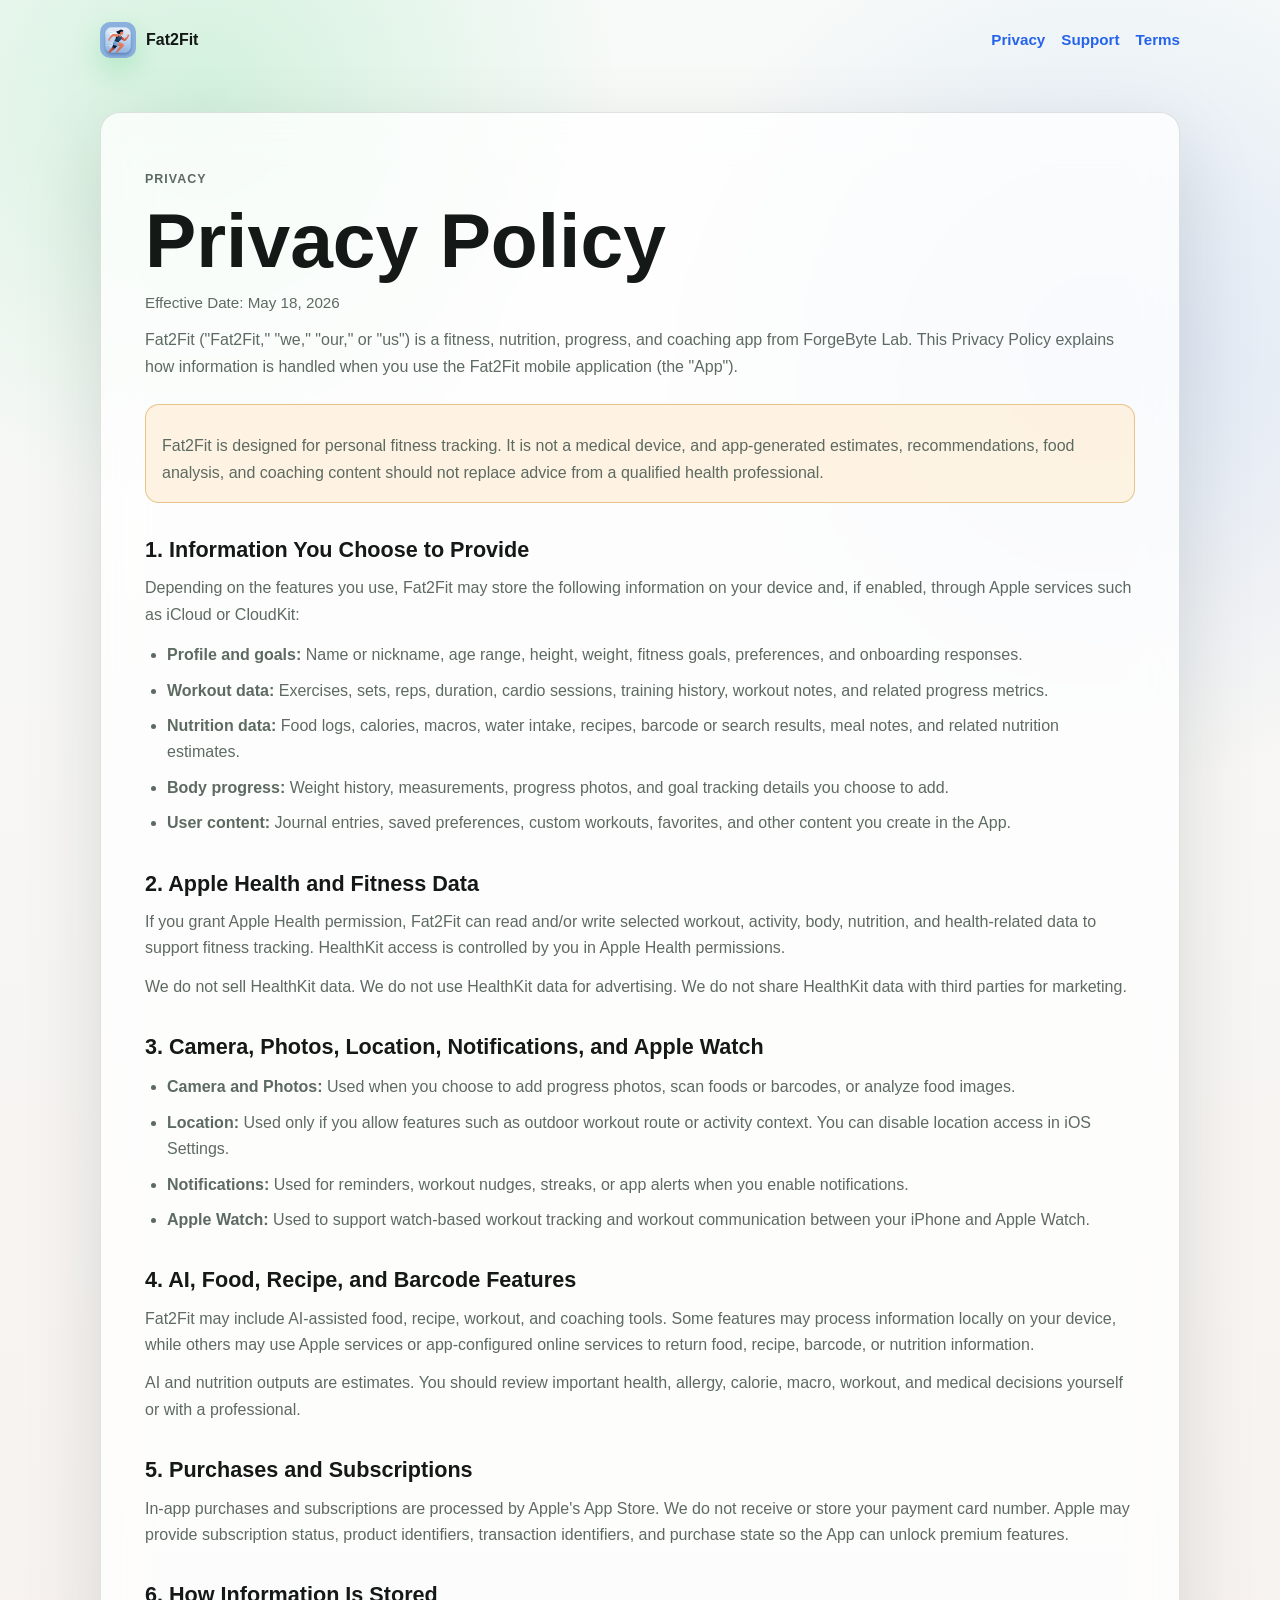
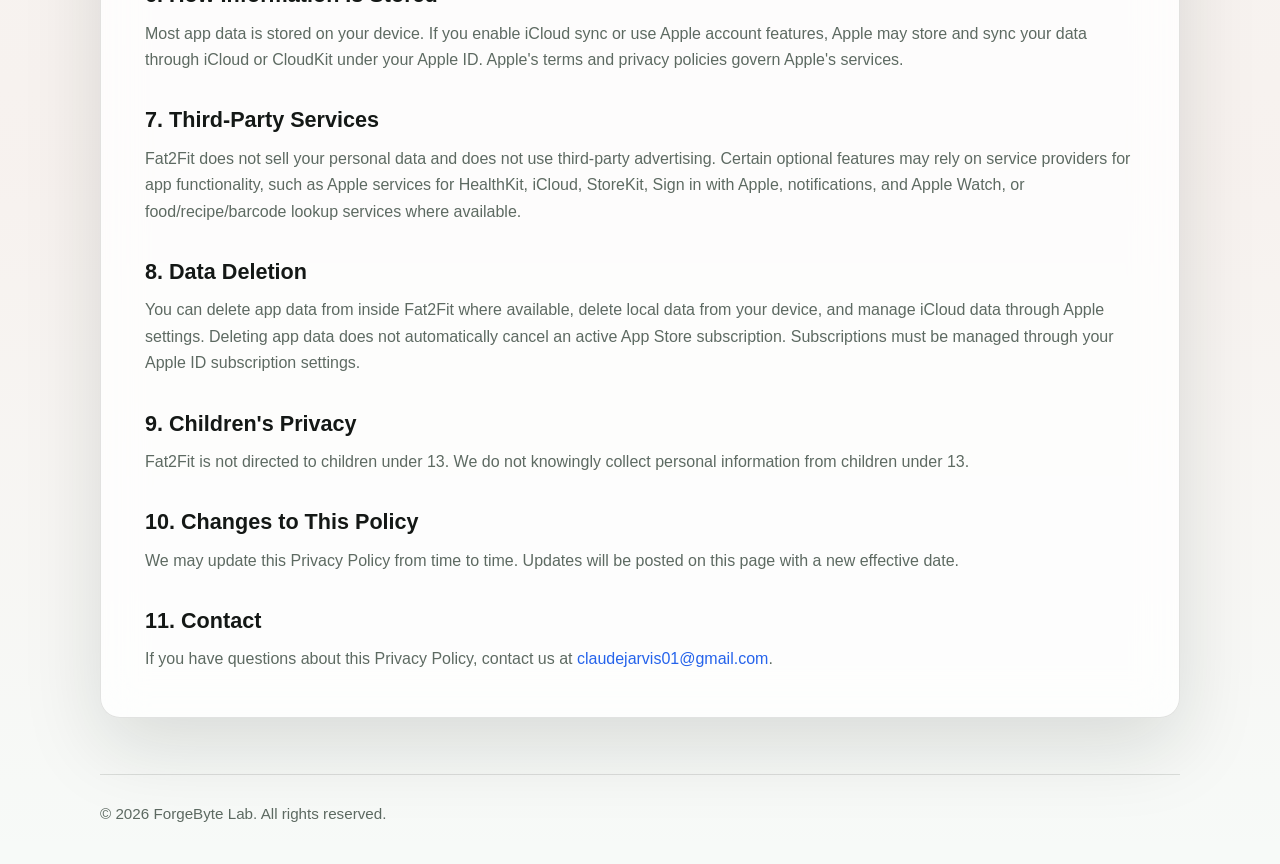
==== privacy-policy/index.html @ ca740949 "Redesign Fat2Fit support site" ====
<!doctype html>
<html lang="en">
<head>
  <meta charset="utf-8">
  <meta name="viewport" content="width=device-width, initial-scale=1">
  <title>Fat2Fit Privacy Policy</title>
  <meta name="description" content="Privacy Policy for the Fat2Fit iOS app.">
  <meta name="theme-color" content="#22c55e">
  <link rel="icon" href="../assets/fat2fit-icon.jpg">
  <link rel="stylesheet" href="../styles.css">
</head>
<body>
  <header class="shell nav">
    <a class="brand" href="../" aria-label="Fat2Fit home">
      <img class="brand-icon" src="../assets/fat2fit-icon.jpg" alt="">
      <span>Fat2Fit</span>
    </a>
    <nav class="nav-links" aria-label="Primary navigation">
      <a href="../privacy-policy/">Privacy</a>
      <a href="../support/">Support</a>
      <a href="../terms/">Terms</a>
    </nav>
  </header>

  <main class="shell">
    <article class="content-card">
      <p class="eyebrow">Privacy</p>
      <h1>Privacy Policy</h1>
      <p class="date">Effective Date: May 18, 2026</p>

      <p>Fat2Fit ("Fat2Fit," "we," "our," or "us") is a fitness, nutrition, progress, and coaching app from ForgeByte Lab. This Privacy Policy explains how information is handled when you use the Fat2Fit mobile application (the "App").</p>

      <div class="notice">
        <p>Fat2Fit is designed for personal fitness tracking. It is not a medical device, and app-generated estimates, recommendations, food analysis, and coaching content should not replace advice from a qualified health professional.</p>
      </div>

      <h2>1. Information You Choose to Provide</h2>
      <p>Depending on the features you use, Fat2Fit may store the following information on your device and, if enabled, through Apple services such as iCloud or CloudKit:</p>
      <ul>
        <li><strong>Profile and goals:</strong> Name or nickname, age range, height, weight, fitness goals, preferences, and onboarding responses.</li>
        <li><strong>Workout data:</strong> Exercises, sets, reps, duration, cardio sessions, training history, workout notes, and related progress metrics.</li>
        <li><strong>Nutrition data:</strong> Food logs, calories, macros, water intake, recipes, barcode or search results, meal notes, and related nutrition estimates.</li>
        <li><strong>Body progress:</strong> Weight history, measurements, progress photos, and goal tracking details you choose to add.</li>
        <li><strong>User content:</strong> Journal entries, saved preferences, custom workouts, favorites, and other content you create in the App.</li>
      </ul>

      <h2>2. Apple Health and Fitness Data</h2>
      <p>If you grant Apple Health permission, Fat2Fit can read and/or write selected workout, activity, body, nutrition, and health-related data to support fitness tracking. HealthKit access is controlled by you in Apple Health permissions.</p>
      <p>We do not sell HealthKit data. We do not use HealthKit data for advertising. We do not share HealthKit data with third parties for marketing.</p>

      <h2>3. Camera, Photos, Location, Notifications, and Apple Watch</h2>
      <ul>
        <li><strong>Camera and Photos:</strong> Used when you choose to add progress photos, scan foods or barcodes, or analyze food images.</li>
        <li><strong>Location:</strong> Used only if you allow features such as outdoor workout route or activity context. You can disable location access in iOS Settings.</li>
        <li><strong>Notifications:</strong> Used for reminders, workout nudges, streaks, or app alerts when you enable notifications.</li>
        <li><strong>Apple Watch:</strong> Used to support watch-based workout tracking and workout communication between your iPhone and Apple Watch.</li>
      </ul>

      <h2>4. AI, Food, Recipe, and Barcode Features</h2>
      <p>Fat2Fit may include AI-assisted food, recipe, workout, and coaching tools. Some features may process information locally on your device, while others may use Apple services or app-configured online services to return food, recipe, barcode, or nutrition information.</p>
      <p>AI and nutrition outputs are estimates. You should review important health, allergy, calorie, macro, workout, and medical decisions yourself or with a professional.</p>

      <h2>5. Purchases and Subscriptions</h2>
      <p>In-app purchases and subscriptions are processed by Apple's App Store. We do not receive or store your payment card number. Apple may provide subscription status, product identifiers, transaction identifiers, and purchase state so the App can unlock premium features.</p>

      <h2>6. How Information Is Stored</h2>
      <p>Most app data is stored on your device. If you enable iCloud sync or use Apple account features, Apple may store and sync your data through iCloud or CloudKit under your Apple ID. Apple's terms and privacy policies govern Apple's services.</p>

      <h2>7. Third-Party Services</h2>
      <p>Fat2Fit does not sell your personal data and does not use third-party advertising. Certain optional features may rely on service providers for app functionality, such as Apple services for HealthKit, iCloud, StoreKit, Sign in with Apple, notifications, and Apple Watch, or food/recipe/barcode lookup services where available.</p>

      <h2>8. Data Deletion</h2>
      <p>You can delete app data from inside Fat2Fit where available, delete local data from your device, and manage iCloud data through Apple settings. Deleting app data does not automatically cancel an active App Store subscription. Subscriptions must be managed through your Apple ID subscription settings.</p>

      <h2>9. Children's Privacy</h2>
      <p>Fat2Fit is not directed to children under 13. We do not knowingly collect personal information from children under 13.</p>

      <h2>10. Changes to This Policy</h2>
      <p>We may update this Privacy Policy from time to time. Updates will be posted on this page with a new effective date.</p>

      <h2>11. Contact</h2>
      <p>If you have questions about this Privacy Policy, contact us at <a href="mailto:claudejarvis01@gmail.com">claudejarvis01@gmail.com</a>.</p>
    </article>
  </main>

  <footer class="shell footer">
    <p>&copy; 2026 ForgeByte Lab. All rights reserved.</p>
  </footer>
</body>
</html>
---- styles.css ----
:root {
  color-scheme: light dark;
  --bg: #f7faf8;
  --surface: rgba(255, 255, 255, 0.78);
  --surface-strong: rgba(255, 255, 255, 0.92);
  --text: #141816;
  --muted: #5d6a62;
  --line: rgba(20, 24, 22, 0.12);
  --green: #22c55e;
  --blue: #2563eb;
  --coral: #ff6b57;
  --amber: #f59e0b;
  --shadow: 0 28px 80px rgba(18, 33, 25, 0.13);
}

@media (prefers-color-scheme: dark) {
  :root {
    --bg: #070b09;
    --surface: rgba(20, 25, 22, 0.76);
    --surface-strong: rgba(26, 32, 28, 0.9);
    --text: #f4f8f5;
    --muted: #a6b4ab;
    --line: rgba(255, 255, 255, 0.13);
    --shadow: 0 28px 80px rgba(0, 0, 0, 0.34);
  }
}

* {
  box-sizing: border-box;
}

html {
  scroll-behavior: smooth;
}

body {
  margin: 0;
  color: var(--text);
  font-family: -apple-system, BlinkMacSystemFont, "SF Pro Text", "Helvetica Neue", Arial, sans-serif;
  line-height: 1.65;
  background:
    radial-gradient(circle at 16% 4%, rgba(34, 197, 94, 0.17), transparent 26rem),
    radial-gradient(circle at 86% 14%, rgba(37, 99, 235, 0.12), transparent 28rem),
    linear-gradient(180deg, transparent, rgba(255, 107, 87, 0.06) 72%, transparent),
    var(--bg);
}

a {
  color: var(--blue);
  text-decoration: none;
}

a:hover {
  text-decoration: underline;
}

h1,
h2,
h3,
p {
  margin: 0;
}

ul {
  margin: 14px 0 0;
  padding-left: 22px;
}

li {
  margin-top: 9px;
}

.shell {
  width: min(calc(100% - 32px), 1080px);
  margin: 0 auto;
}

.nav {
  display: flex;
  align-items: center;
  justify-content: space-between;
  gap: 20px;
  padding: 22px 0;
}

.brand {
  display: inline-flex;
  align-items: center;
  gap: 10px;
  color: var(--text);
  font-weight: 820;
  letter-spacing: 0;
}

.brand-icon {
  width: 36px;
  height: 36px;
  border-radius: 10px;
  box-shadow: 0 12px 28px rgba(34, 197, 94, 0.24);
}

.nav-links {
  display: flex;
  flex-wrap: wrap;
  justify-content: flex-end;
  gap: 16px;
  font-size: 0.95rem;
  font-weight: 680;
}

.hero {
  display: grid;
  grid-template-columns: minmax(0, 1.15fr) minmax(290px, 0.85fr);
  align-items: center;
  gap: clamp(28px, 6vw, 72px);
  min-height: calc(100vh - 190px);
  padding: clamp(36px, 7vw, 88px) 0 54px;
}

.eyebrow {
  color: var(--green);
  font-size: 0.78rem;
  font-weight: 800;
  letter-spacing: 0.08em;
  text-transform: uppercase;
}

h1 {
  max-width: 760px;
  margin-top: 12px;
  font-size: clamp(3rem, 7vw, 6.6rem);
  line-height: 0.96;
  letter-spacing: 0;
}

.lead {
  max-width: 720px;
  margin-top: 22px;
  color: var(--muted);
  font-size: clamp(1.08rem, 2.2vw, 1.42rem);
  line-height: 1.38;
}

.actions {
  display: flex;
  flex-wrap: wrap;
  gap: 12px;
  margin-top: 30px;
}

.button {
  min-height: 46px;
  display: inline-flex;
  align-items: center;
  justify-content: center;
  padding: 0 18px;
  border: 1px solid var(--line);
  border-radius: 12px;
  color: var(--text);
  background: var(--surface);
  font-weight: 780;
  backdrop-filter: blur(18px);
}

.button.primary {
  color: #fff;
  border-color: transparent;
  background: linear-gradient(135deg, var(--green), var(--blue));
  box-shadow: 0 18px 42px rgba(34, 197, 94, 0.2);
}

.app-visual {
  position: relative;
  display: grid;
  justify-items: center;
  gap: 18px;
  padding: clamp(18px, 4vw, 34px);
  border: 1px solid var(--line);
  border-radius: 28px;
  background: var(--surface);
  box-shadow: var(--shadow);
  backdrop-filter: blur(24px);
}

.hero-icon {
  width: min(64vw, 230px);
  aspect-ratio: 1;
  border-radius: 48px;
  box-shadow: 0 32px 70px rgba(18, 33, 25, 0.22);
}

.metric-stack {
  width: 100%;
  display: grid;
  gap: 10px;
}

.metric {
  display: flex;
  align-items: center;
  justify-content: space-between;
  gap: 16px;
  padding: 13px 14px;
  border: 1px solid var(--line);
  border-radius: 14px;
  background: color-mix(in srgb, var(--surface-strong) 86%, transparent);
}

.metric span {
  color: var(--muted);
  font-size: 0.9rem;
}

.metric strong {
  text-align: right;
  font-size: 0.98rem;
}

.metric.active {
  border-color: color-mix(in srgb, var(--green) 38%, var(--line));
}

.band {
  padding: 44px 0;
  border-top: 1px solid var(--line);
  border-bottom: 1px solid var(--line);
  background: color-mix(in srgb, var(--surface) 56%, transparent);
}

.grid {
  display: grid;
  grid-template-columns: repeat(3, minmax(0, 1fr));
  gap: 14px;
}

.tile {
  min-height: 260px;
  padding: 24px;
  border: 1px solid var(--line);
  border-radius: 16px;
  background: var(--surface-strong);
  box-shadow: 0 18px 48px rgba(18, 33, 25, 0.08);
}

.tile-mark {
  width: 34px;
  height: 8px;
  display: block;
  border-radius: 99px;
  margin-bottom: 22px;
}

.tile-mark.green {
  background: var(--green);
}

.tile-mark.blue {
  background: var(--blue);
}

.tile-mark.coral {
  background: var(--coral);
}

.tile h2 {
  font-size: 1.28rem;
  line-height: 1.18;
}

.tile p,
.privacy-list p,
.content-card p,
.content-card li {
  color: var(--muted);
}

.tile p {
  margin-top: 14px;
}

.split {
  display: grid;
  grid-template-columns: minmax(0, 0.72fr) minmax(0, 1fr);
  gap: clamp(28px, 6vw, 70px);
  padding: 70px 0 76px;
}

.split h2 {
  max-width: 430px;
  margin-top: 10px;
  font-size: clamp(2rem, 4vw, 3.7rem);
  line-height: 1.02;
  letter-spacing: 0;
}

.privacy-list {
  display: grid;
  gap: 16px;
  font-size: 1.06rem;
}

.content-card {
  margin: 32px 0 56px;
  padding: clamp(24px, 4vw, 44px);
  border: 1px solid var(--line);
  border-radius: 20px;
  background: var(--surface);
  box-shadow: var(--shadow);
  backdrop-filter: blur(22px);
}

.content-card h1 {
  max-width: 860px;
  margin-top: 12px;
  font-size: clamp(2.4rem, 6vw, 4.8rem);
  line-height: 1;
}

.content-card h2 {
  margin-top: 34px;
  font-size: 1.35rem;
  line-height: 1.22;
}

.content-card h3 {
  margin-top: 24px;
  font-size: 1.08rem;
}

.content-card p {
  margin-top: 12px;
}

.date {
  margin-top: 10px;
  color: var(--muted);
  font-size: 0.95rem;
}

.notice {
  margin-top: 24px;
  padding: 16px;
  border: 1px solid color-mix(in srgb, var(--amber) 34%, var(--line));
  border-radius: 14px;
  background: color-mix(in srgb, var(--amber) 12%, var(--surface));
}

.footer {
  border-top: 1px solid var(--line);
  padding: 26px 0 38px;
  color: var(--muted);
  font-size: 0.95rem;
}

@media (max-width: 820px) {
  .nav {
    align-items: flex-start;
    flex-direction: column;
  }

  .nav-links {
    justify-content: flex-start;
  }

  .hero,
  .split {
    grid-template-columns: 1fr;
  }

  .hero {
    min-height: auto;
  }

  .grid {
    grid-template-columns: 1fr;
  }

  .tile {
    min-height: auto;
  }
}

@media (max-width: 520px) {
  h1 {
    font-size: clamp(2.65rem, 15vw, 4.2rem);
  }

  .button {
    width: 100%;
  }

  .hero-icon {
    border-radius: 34px;
  }

  .metric {
    align-items: flex-start;
    flex-direction: column;
    gap: 4px;
  }

  .metric strong {
    text-align: left;
  }
}
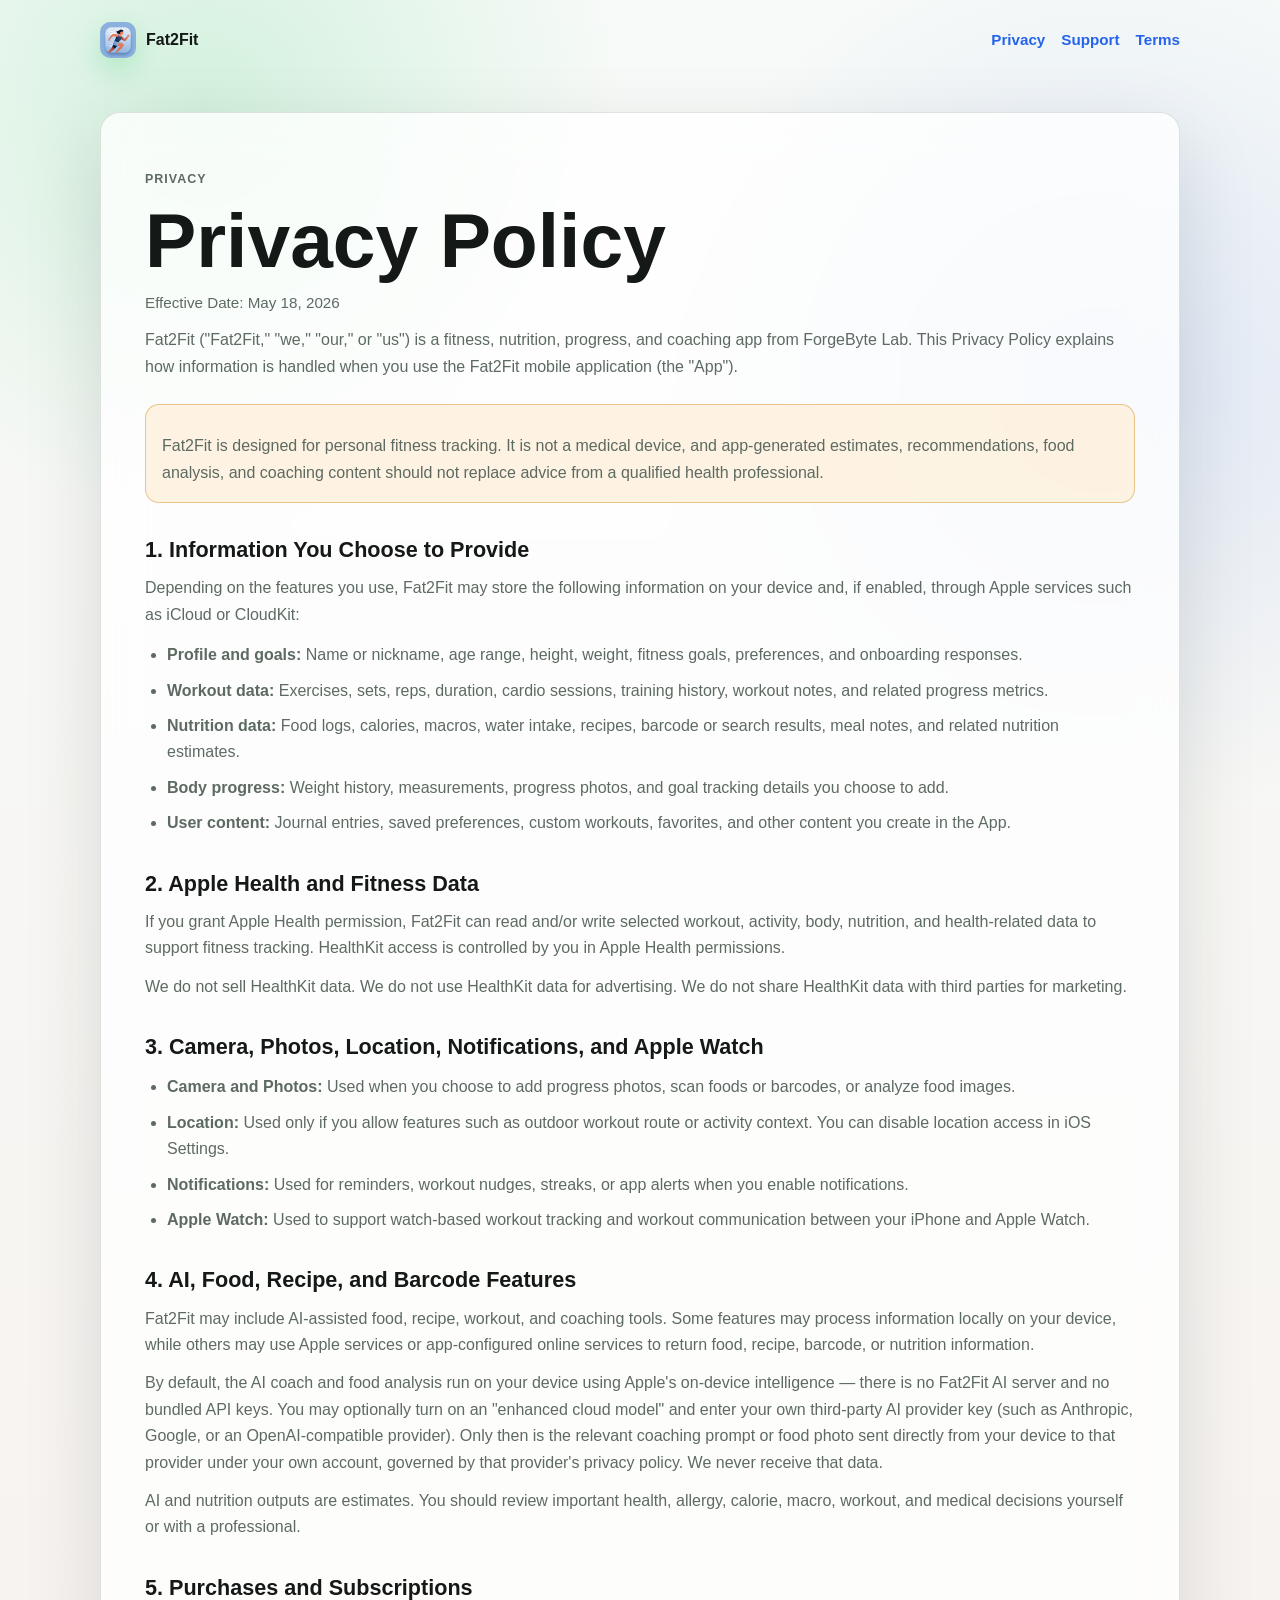
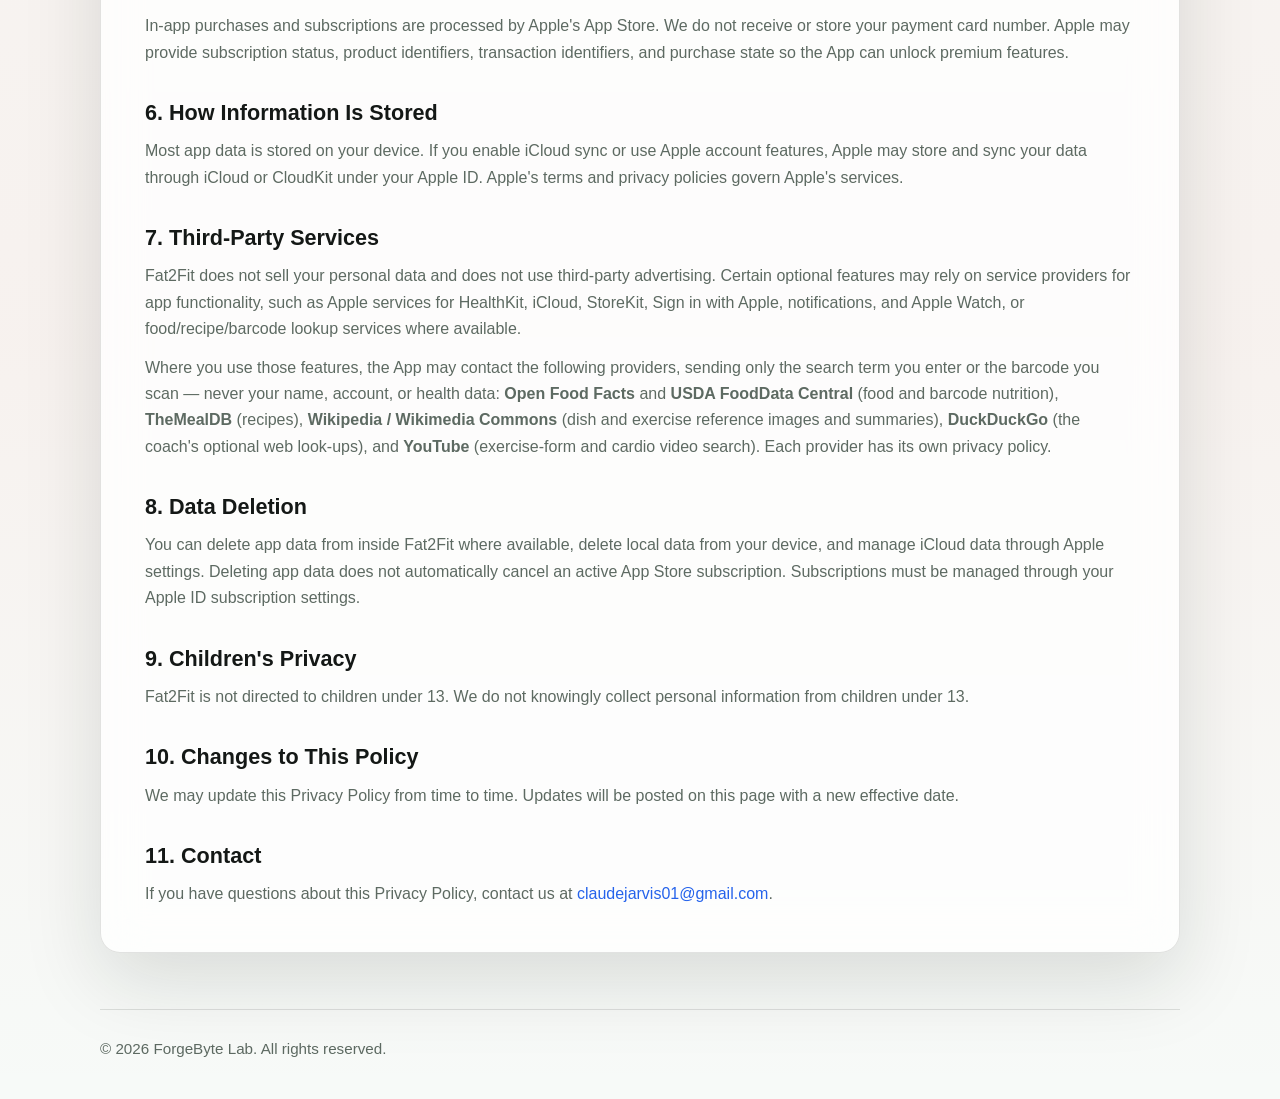
==== commit 289a2aac: "Privacy: disclose on-device-default AI + BYO-key cloud model, and name food/recipe/web lookup provid" ====
--- a/privacy-policy/index.html
+++ b/privacy-policy/index.html
@@ -58,6 +58,7 @@
 
       <h2>4. AI, Food, Recipe, and Barcode Features</h2>
       <p>Fat2Fit may include AI-assisted food, recipe, workout, and coaching tools. Some features may process information locally on your device, while others may use Apple services or app-configured online services to return food, recipe, barcode, or nutrition information.</p>
+      <p>By default, the AI coach and food analysis run on your device using Apple's on-device intelligence — there is no Fat2Fit AI server and no bundled API keys. You may optionally turn on an "enhanced cloud model" and enter your own third-party AI provider key (such as Anthropic, Google, or an OpenAI-compatible provider). Only then is the relevant coaching prompt or food photo sent directly from your device to that provider under your own account, governed by that provider's privacy policy. We never receive that data.</p>
       <p>AI and nutrition outputs are estimates. You should review important health, allergy, calorie, macro, workout, and medical decisions yourself or with a professional.</p>
 
       <h2>5. Purchases and Subscriptions</h2>
@@ -68,6 +69,7 @@
 
       <h2>7. Third-Party Services</h2>
       <p>Fat2Fit does not sell your personal data and does not use third-party advertising. Certain optional features may rely on service providers for app functionality, such as Apple services for HealthKit, iCloud, StoreKit, Sign in with Apple, notifications, and Apple Watch, or food/recipe/barcode lookup services where available.</p>
+      <p>Where you use those features, the App may contact the following providers, sending only the search term you enter or the barcode you scan — never your name, account, or health data: <strong>Open Food Facts</strong> and <strong>USDA FoodData Central</strong> (food and barcode nutrition), <strong>TheMealDB</strong> (recipes), <strong>Wikipedia / Wikimedia Commons</strong> (dish and exercise reference images and summaries), <strong>DuckDuckGo</strong> (the coach's optional web look-ups), and <strong>YouTube</strong> (exercise-form and cardio video search). Each provider has its own privacy policy.</p>
 
       <h2>8. Data Deletion</h2>
       <p>You can delete app data from inside Fat2Fit where available, delete local data from your device, and manage iCloud data through Apple settings. Deleting app data does not automatically cancel an active App Store subscription. Subscriptions must be managed through your Apple ID subscription settings.</p>
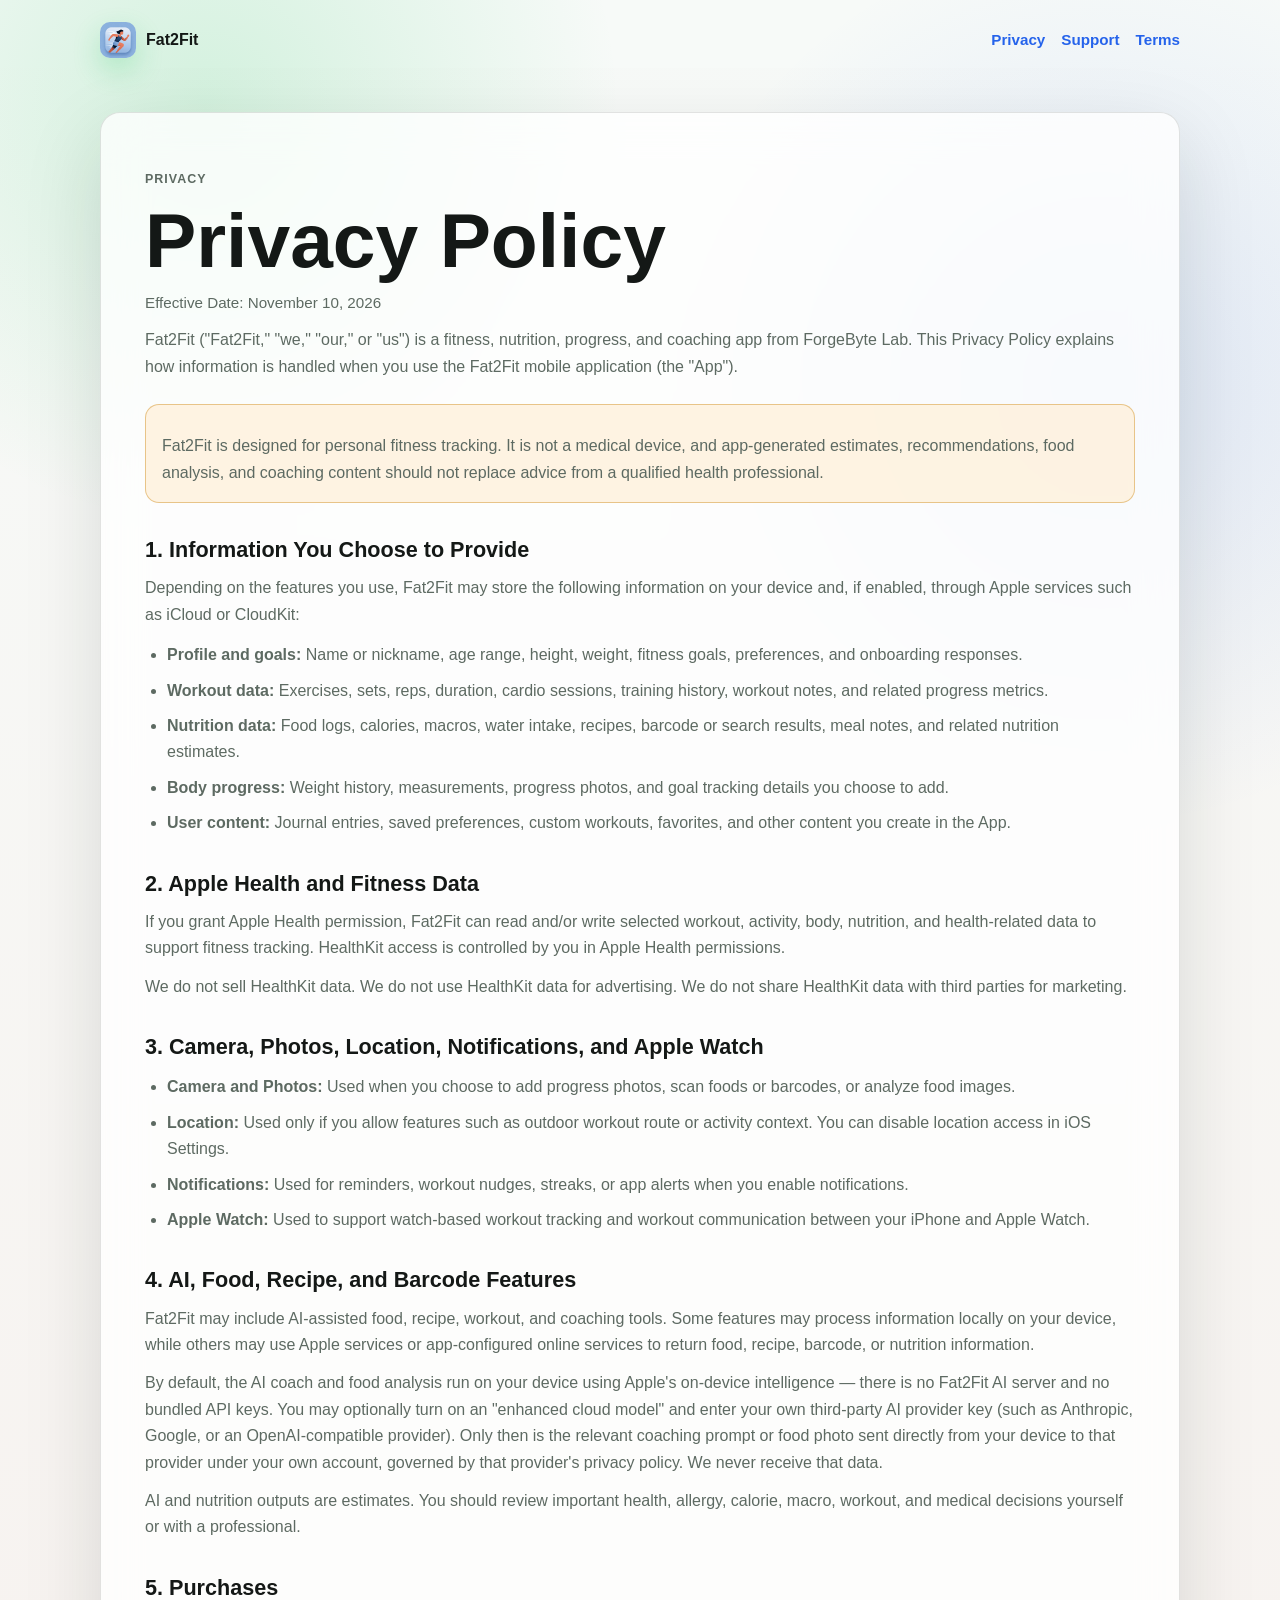
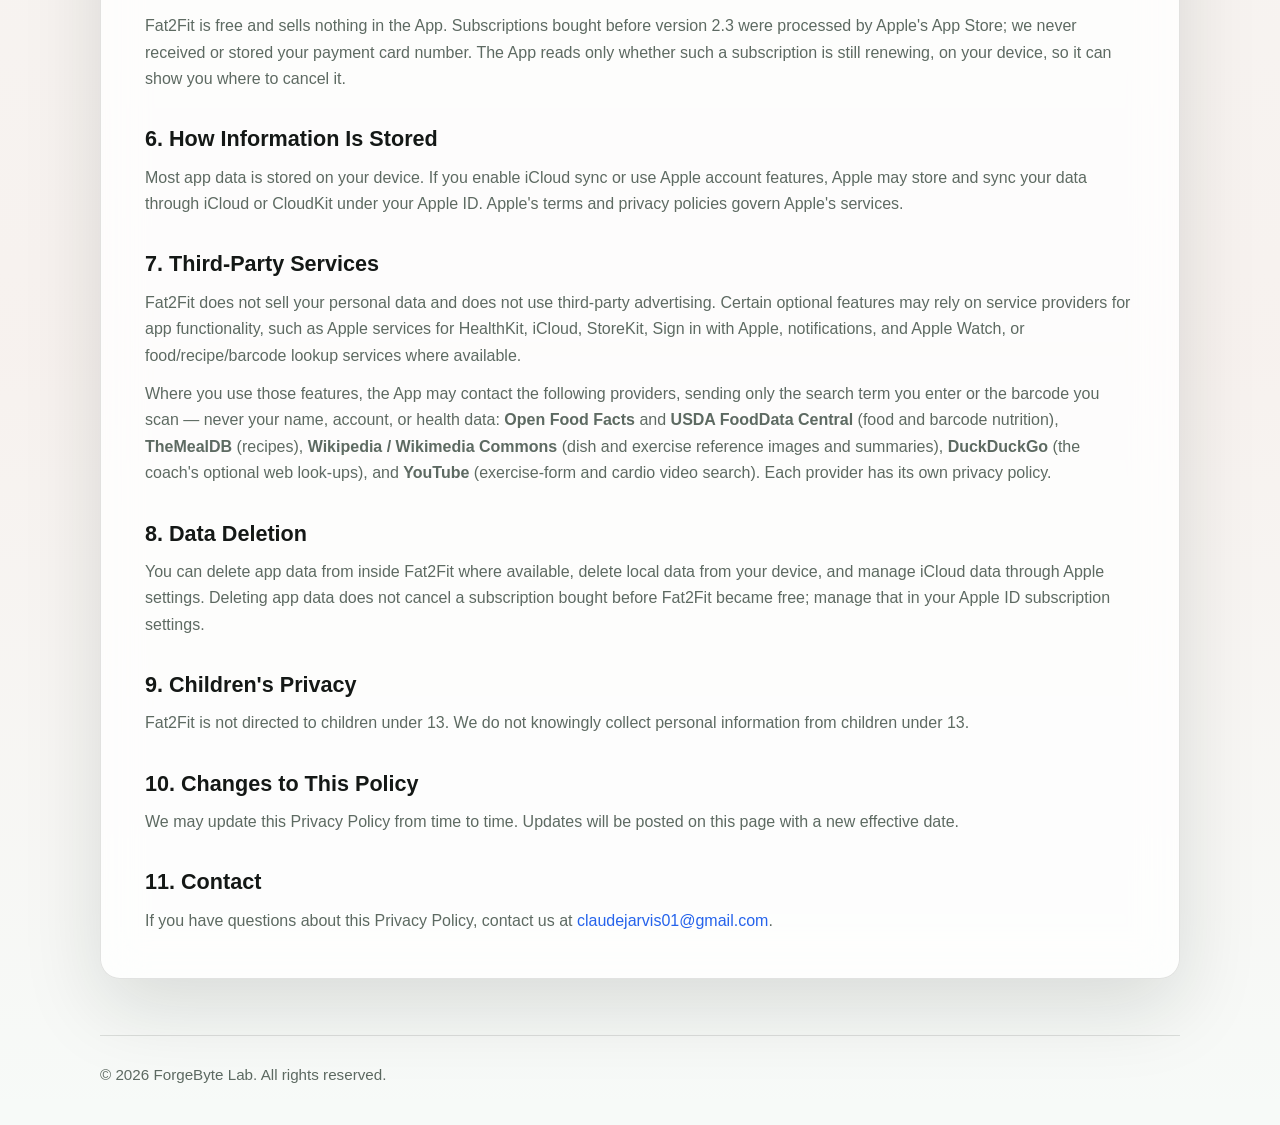
==== commit b188771d: "Fat2Fit is free: privacy, terms and support say so Version 2.3 removes every in-app purchase. The pr" ====
--- a/privacy-policy/index.html
+++ b/privacy-policy/index.html
@@ -26,7 +26,7 @@
     <article class="content-card">
       <p class="eyebrow">Privacy</p>
       <h1>Privacy Policy</h1>
-      <p class="date">Effective Date: May 18, 2026</p>
+      <p class="date">Effective Date: November 10, 2026</p>
 
       <p>Fat2Fit ("Fat2Fit," "we," "our," or "us") is a fitness, nutrition, progress, and coaching app from ForgeByte Lab. This Privacy Policy explains how information is handled when you use the Fat2Fit mobile application (the "App").</p>
 
@@ -61,8 +61,8 @@
       <p>By default, the AI coach and food analysis run on your device using Apple's on-device intelligence — there is no Fat2Fit AI server and no bundled API keys. You may optionally turn on an "enhanced cloud model" and enter your own third-party AI provider key (such as Anthropic, Google, or an OpenAI-compatible provider). Only then is the relevant coaching prompt or food photo sent directly from your device to that provider under your own account, governed by that provider's privacy policy. We never receive that data.</p>
       <p>AI and nutrition outputs are estimates. You should review important health, allergy, calorie, macro, workout, and medical decisions yourself or with a professional.</p>
 
-      <h2>5. Purchases and Subscriptions</h2>
-      <p>In-app purchases and subscriptions are processed by Apple's App Store. We do not receive or store your payment card number. Apple may provide subscription status, product identifiers, transaction identifiers, and purchase state so the App can unlock premium features.</p>
+      <h2>5. Purchases</h2>
+      <p>Fat2Fit is free and sells nothing in the App. Subscriptions bought before version 2.3 were processed by Apple's App Store; we never received or stored your payment card number. The App reads only whether such a subscription is still renewing, on your device, so it can show you where to cancel it.</p>
 
       <h2>6. How Information Is Stored</h2>
       <p>Most app data is stored on your device. If you enable iCloud sync or use Apple account features, Apple may store and sync your data through iCloud or CloudKit under your Apple ID. Apple's terms and privacy policies govern Apple's services.</p>
@@ -72,7 +72,7 @@
       <p>Where you use those features, the App may contact the following providers, sending only the search term you enter or the barcode you scan — never your name, account, or health data: <strong>Open Food Facts</strong> and <strong>USDA FoodData Central</strong> (food and barcode nutrition), <strong>TheMealDB</strong> (recipes), <strong>Wikipedia / Wikimedia Commons</strong> (dish and exercise reference images and summaries), <strong>DuckDuckGo</strong> (the coach's optional web look-ups), and <strong>YouTube</strong> (exercise-form and cardio video search). Each provider has its own privacy policy.</p>
 
       <h2>8. Data Deletion</h2>
-      <p>You can delete app data from inside Fat2Fit where available, delete local data from your device, and manage iCloud data through Apple settings. Deleting app data does not automatically cancel an active App Store subscription. Subscriptions must be managed through your Apple ID subscription settings.</p>
+      <p>You can delete app data from inside Fat2Fit where available, delete local data from your device, and manage iCloud data through Apple settings. Deleting app data does not cancel a subscription bought before Fat2Fit became free; manage that in your Apple ID subscription settings.</p>
 
       <h2>9. Children's Privacy</h2>
       <p>Fat2Fit is not directed to children under 13. We do not knowingly collect personal information from children under 13.</p>
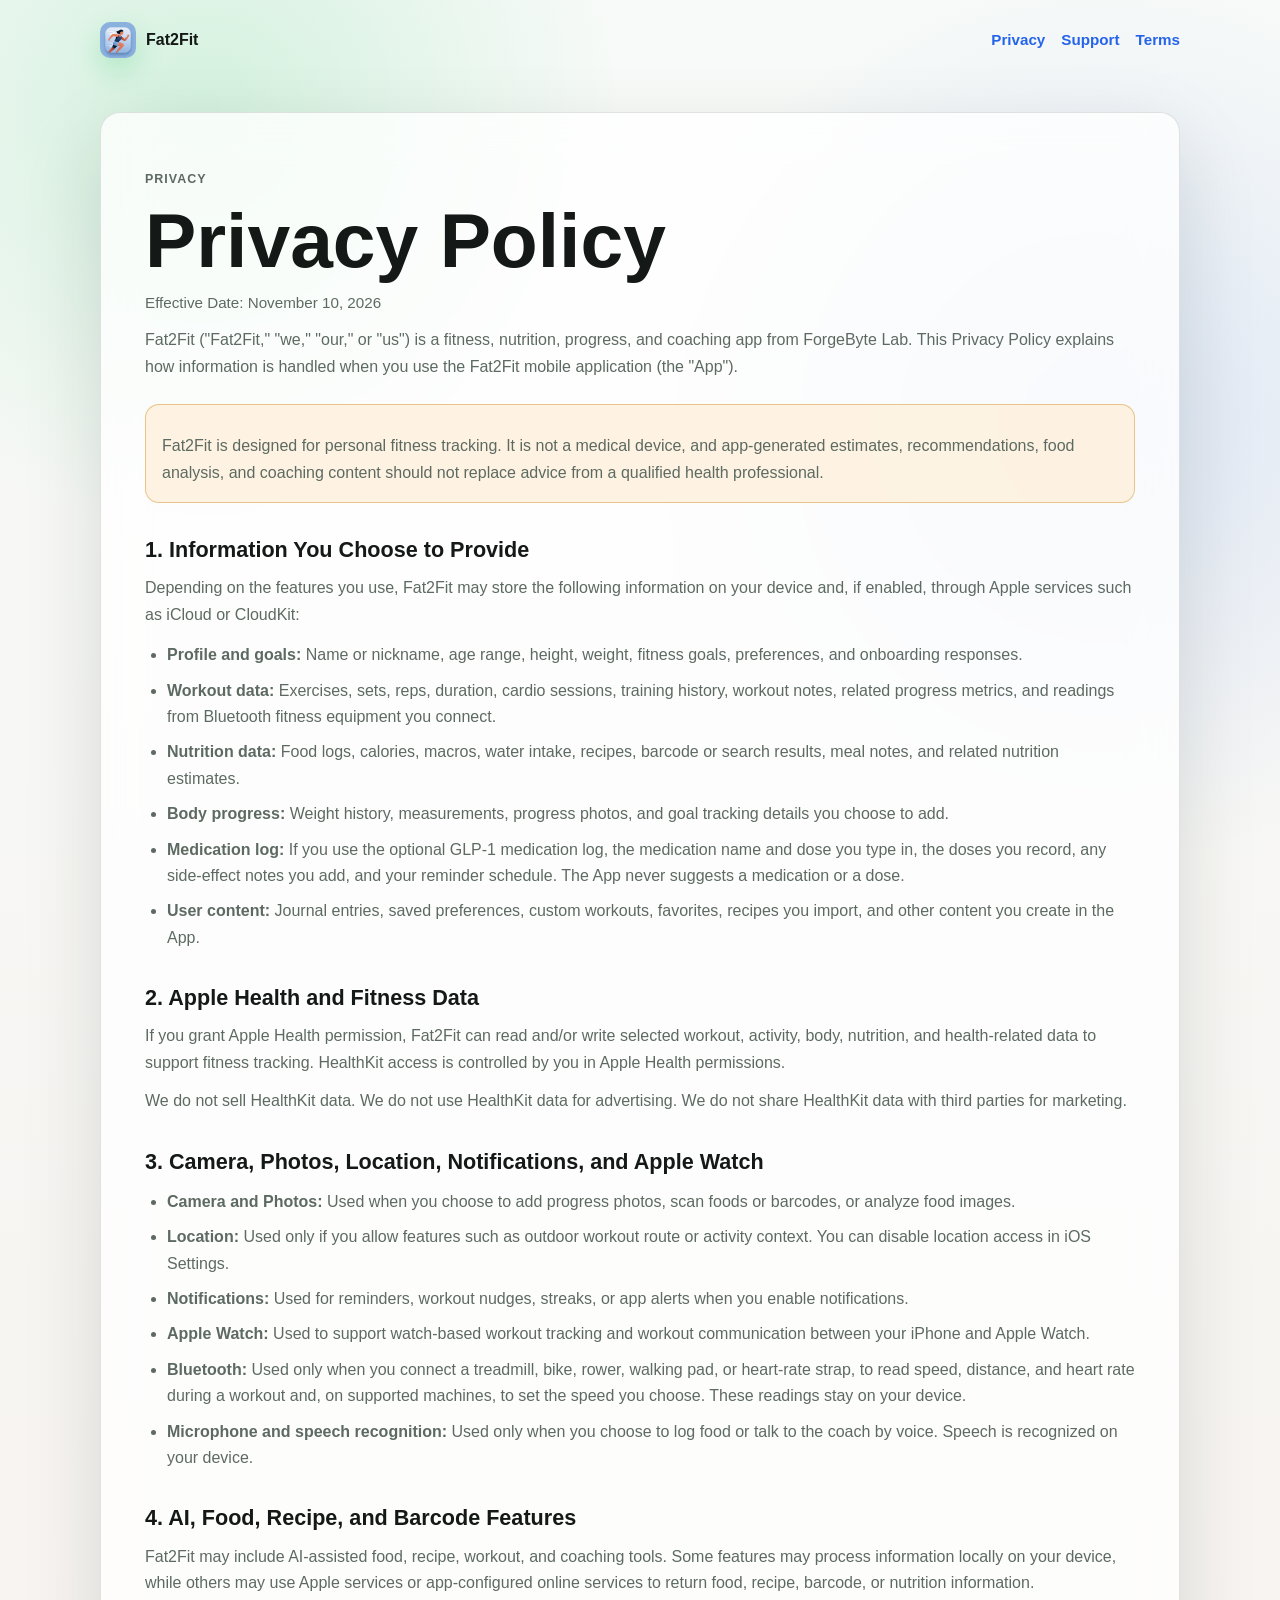
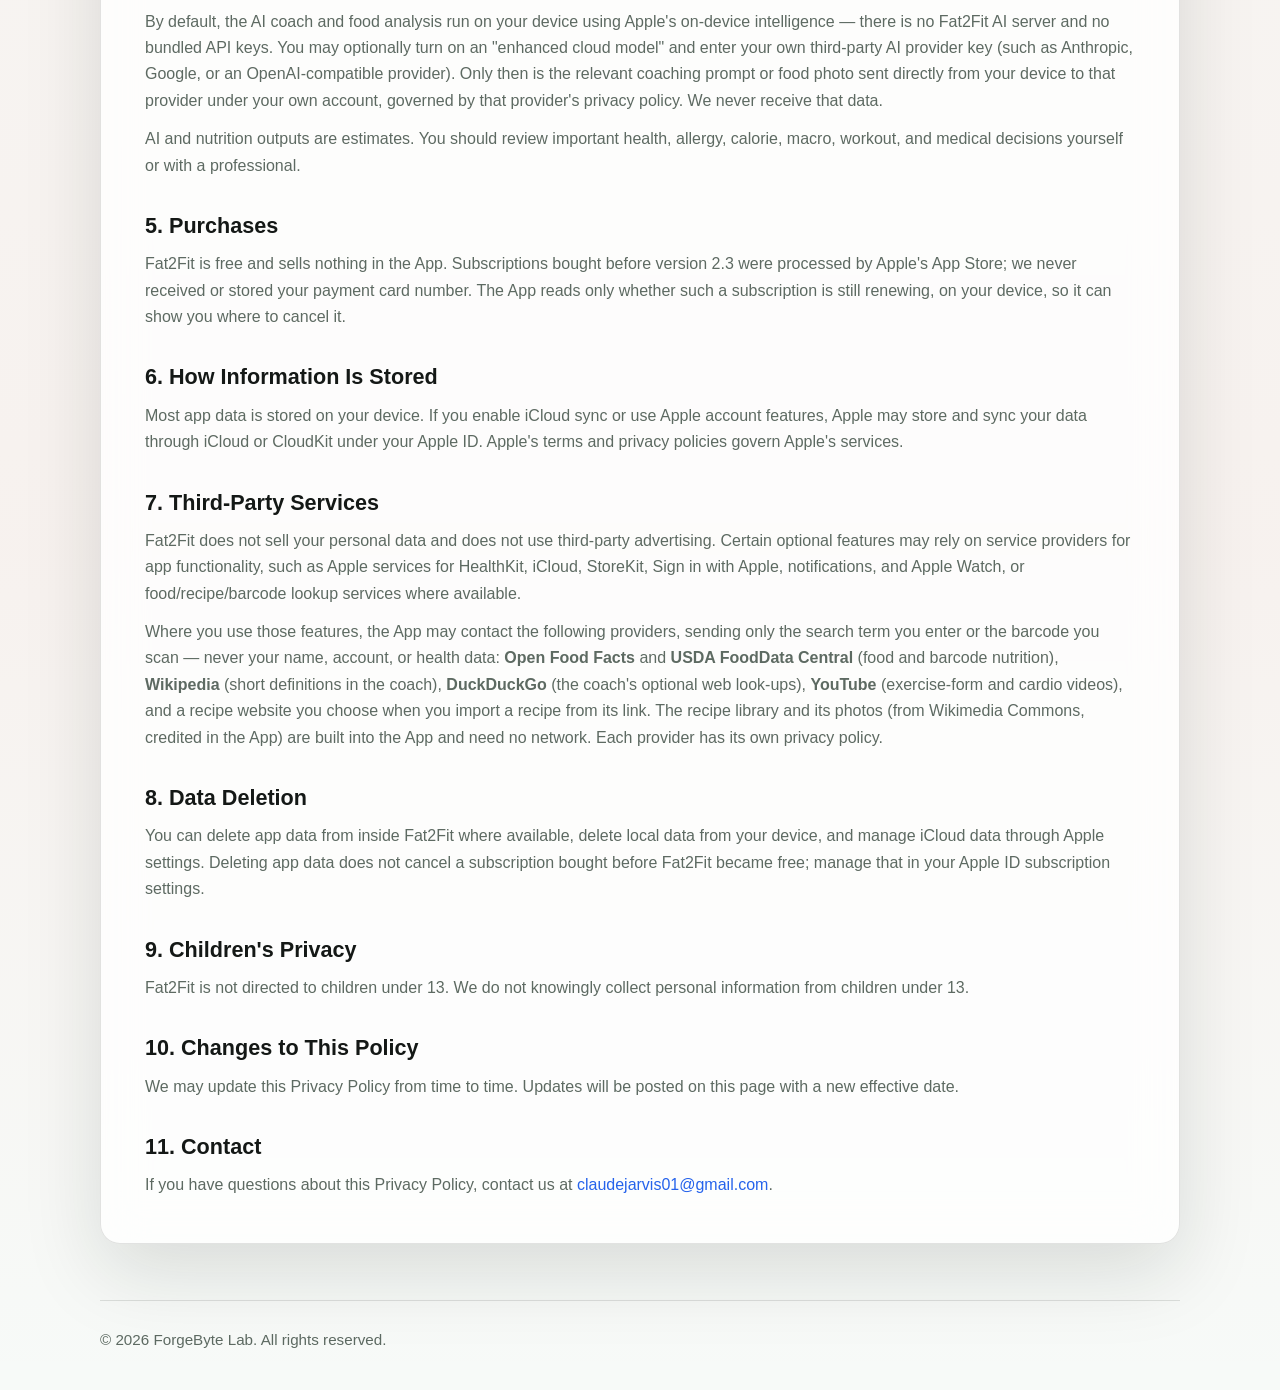
==== commit 4a8211c5: "Privacy: name the GLP-1 log, Bluetooth equipment and the microphone; drop TheMealDB The app stores a" ====
--- a/privacy-policy/index.html
+++ b/privacy-policy/index.html
@@ -38,10 +38,11 @@
       <p>Depending on the features you use, Fat2Fit may store the following information on your device and, if enabled, through Apple services such as iCloud or CloudKit:</p>
       <ul>
         <li><strong>Profile and goals:</strong> Name or nickname, age range, height, weight, fitness goals, preferences, and onboarding responses.</li>
-        <li><strong>Workout data:</strong> Exercises, sets, reps, duration, cardio sessions, training history, workout notes, and related progress metrics.</li>
+        <li><strong>Workout data:</strong> Exercises, sets, reps, duration, cardio sessions, training history, workout notes, related progress metrics, and readings from Bluetooth fitness equipment you connect.</li>
         <li><strong>Nutrition data:</strong> Food logs, calories, macros, water intake, recipes, barcode or search results, meal notes, and related nutrition estimates.</li>
         <li><strong>Body progress:</strong> Weight history, measurements, progress photos, and goal tracking details you choose to add.</li>
-        <li><strong>User content:</strong> Journal entries, saved preferences, custom workouts, favorites, and other content you create in the App.</li>
+        <li><strong>Medication log:</strong> If you use the optional GLP-1 medication log, the medication name and dose you type in, the doses you record, any side-effect notes you add, and your reminder schedule. The App never suggests a medication or a dose.</li>
+        <li><strong>User content:</strong> Journal entries, saved preferences, custom workouts, favorites, recipes you import, and other content you create in the App.</li>
       </ul>
 
       <h2>2. Apple Health and Fitness Data</h2>
@@ -54,6 +55,8 @@
         <li><strong>Location:</strong> Used only if you allow features such as outdoor workout route or activity context. You can disable location access in iOS Settings.</li>
         <li><strong>Notifications:</strong> Used for reminders, workout nudges, streaks, or app alerts when you enable notifications.</li>
         <li><strong>Apple Watch:</strong> Used to support watch-based workout tracking and workout communication between your iPhone and Apple Watch.</li>
+        <li><strong>Bluetooth:</strong> Used only when you connect a treadmill, bike, rower, walking pad, or heart-rate strap, to read speed, distance, and heart rate during a workout and, on supported machines, to set the speed you choose. These readings stay on your device.</li>
+        <li><strong>Microphone and speech recognition:</strong> Used only when you choose to log food or talk to the coach by voice. Speech is recognized on your device.</li>
       </ul>
 
       <h2>4. AI, Food, Recipe, and Barcode Features</h2>
@@ -69,7 +72,7 @@
 
       <h2>7. Third-Party Services</h2>
       <p>Fat2Fit does not sell your personal data and does not use third-party advertising. Certain optional features may rely on service providers for app functionality, such as Apple services for HealthKit, iCloud, StoreKit, Sign in with Apple, notifications, and Apple Watch, or food/recipe/barcode lookup services where available.</p>
-      <p>Where you use those features, the App may contact the following providers, sending only the search term you enter or the barcode you scan — never your name, account, or health data: <strong>Open Food Facts</strong> and <strong>USDA FoodData Central</strong> (food and barcode nutrition), <strong>TheMealDB</strong> (recipes), <strong>Wikipedia / Wikimedia Commons</strong> (dish and exercise reference images and summaries), <strong>DuckDuckGo</strong> (the coach's optional web look-ups), and <strong>YouTube</strong> (exercise-form and cardio video search). Each provider has its own privacy policy.</p>
+      <p>Where you use those features, the App may contact the following providers, sending only the search term you enter or the barcode you scan — never your name, account, or health data: <strong>Open Food Facts</strong> and <strong>USDA FoodData Central</strong> (food and barcode nutrition), <strong>Wikipedia</strong> (short definitions in the coach), <strong>DuckDuckGo</strong> (the coach's optional web look-ups), <strong>YouTube</strong> (exercise-form and cardio videos), and a recipe website you choose when you import a recipe from its link. The recipe library and its photos (from Wikimedia Commons, credited in the App) are built into the App and need no network. Each provider has its own privacy policy.</p>
 
       <h2>8. Data Deletion</h2>
       <p>You can delete app data from inside Fat2Fit where available, delete local data from your device, and manage iCloud data through Apple settings. Deleting app data does not cancel a subscription bought before Fat2Fit became free; manage that in your Apple ID subscription settings.</p>
